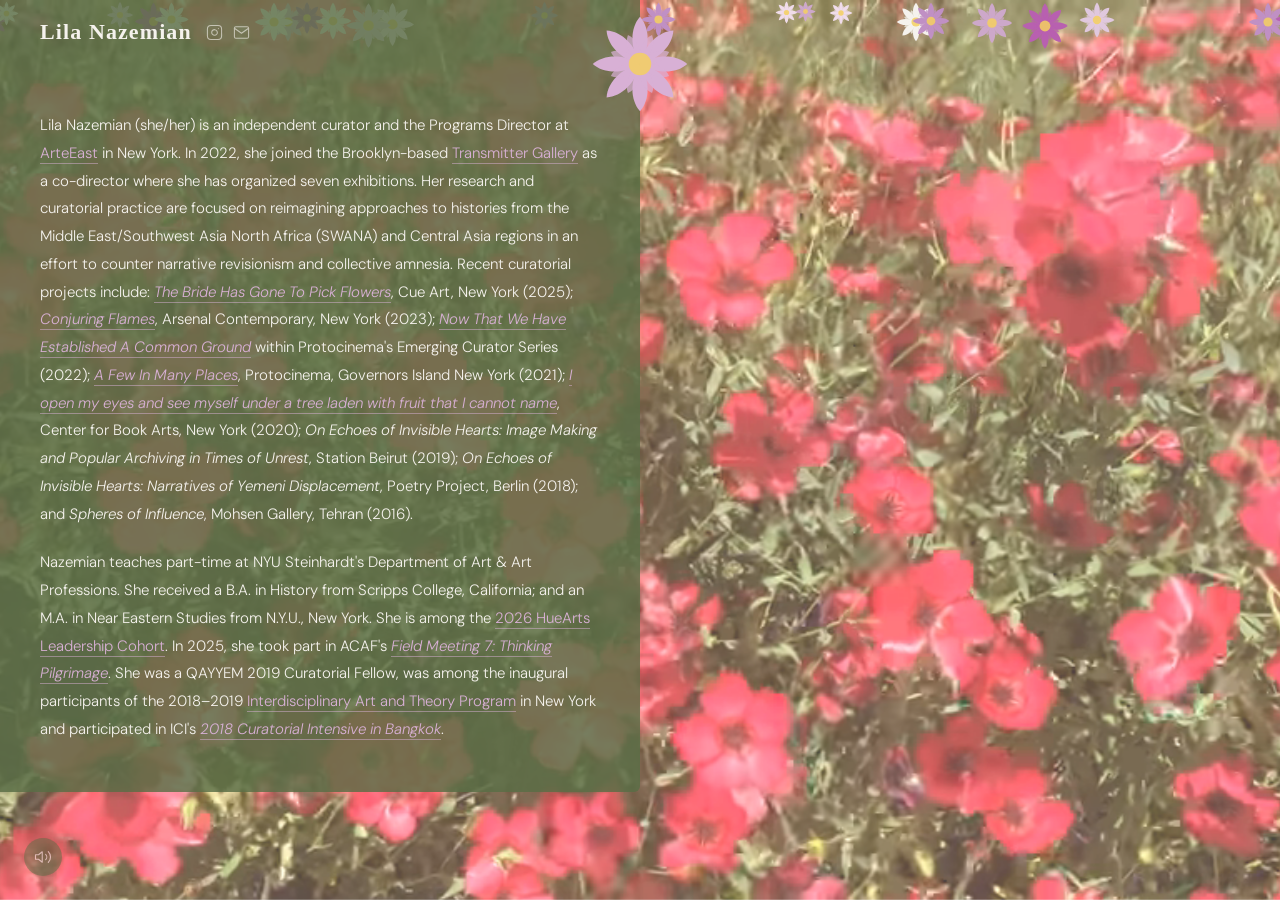
==== index.html @ 612d7235 "Fix cosmos button glow and mobile drag Glow fix: - Move animation from .btn-float to .btn-float svg " ====
<!DOCTYPE html>
<html lang="en">
<head>
  <meta charset="UTF-8" />
  <meta name="viewport" content="width=device-width, initial-scale=1.0" />
  <title>Lila Nazemian</title>
  <link rel="icon" type="image/png" sizes="32x32" href="assets/favicon-32.png" />
  <link rel="apple-touch-icon" href="assets/apple-touch-icon.png" />
  <meta property="og:title"       content="Lila Nazemian" />
  <meta property="og:description" content="Independent curator, Programs Director, and writer based in New York." />
  <meta property="og:image"       content="https://lilanazemian.com/assets/og-image.gif" />
  <meta property="og:type"        content="website" />
  <meta property="og:url"         content="https://lilanazemian.com" />
  <meta name="twitter:card"       content="summary_large_image" />
  <meta name="twitter:image"      content="https://lilanazemian.com/assets/og-image.gif" />
  <link rel="stylesheet" href="assets/style.css" />
  <style id="page-style">
    /* ── Flowers video hero ── */
    html, body {
      background: transparent;
    }
    .hero {
      display: none;
    }
    .bg-video {
      position: fixed;
      top: 0;
      left: 0;
      width: 100%;
      height: 100%;
      object-fit: cover;
      opacity: 0.75;
      z-index: -1;
    }
    .hero-overlay {
      position: relative;
      z-index: 2;
      padding: 80px 40px 60px;
      width: 100%;
    }
    .hero-eyebrow {
      font-size: 10px;
      letter-spacing: 0.18em;
      text-transform: uppercase;
      color: var(--olive);
      margin-bottom: 16px;
    }
    .hero-title {
      font-family: var(--serif);
      font-size: clamp(40px, 6vw, 68px);
      font-weight: 400;
      line-height: 1.0;
      color: var(--dark);
      margin-bottom: 14px;
    }
    .hero-title em {
      font-style: italic;
      color: var(--moss);
    }
    .hero-sub {
      font-size: 13px;
      font-weight: 300;
      color: var(--mid);
      letter-spacing: 0.04em;
      line-height: 1.8;
      max-width: 380px;
    }
    .scroll-cue {
      text-align: center;
      padding: 14px 0 20px;
      font-size: 10px;
      letter-spacing: 0.18em;
      text-transform: uppercase;
      color: var(--greige);
      border-bottom: 0.5px solid var(--border);
    }

    /* ── Bio section ── */
    .bio-section {
      margin-right: 50%;
      padding: 48px 40px 48px;
      background: rgba(90, 110, 70, 0.82);
      border-radius: 0 0 6px 0;   /* flush top — connects to nav box */
    }
    .bio-text {
      font-size: 15px;
      font-weight: 300;
      line-height: 1.85;
      color: #f5f2ed;
    }
    .bio-text p + p {
      margin-top: 1.4em;
    }

    /* ── Drawer compact sizing ── */
    .drawer {
      width: fit-content !important;
      min-width: 0 !important;
      height: fit-content !important;
      padding-left: 32px !important;
      padding-right: 40px !important;
    }

    /* ── Floating menu button — sits on the top-right corner of the bio box ── */
    .menu-btn {
      position: fixed !important;
      top: 64px;
      left: 50%;
      transform: translate(-50%, -50%);
      z-index: 1000;
      background: none !important;
      border: none !important;
      box-shadow: none !important;
      cursor: pointer;
      padding: 0;
    }
    .btn-float {
      animation: btnBob 4s ease-in-out infinite;
    }
    .btn-float svg {
      display: block;
      /* rotation direction assigned randomly by JS; glow handled by style.css */
    }
    @keyframes btnBob {
      0%, 100% { transform: translateY(0px); }
      50%       { transform: translateY(-10px); }
    }
    /* ── Nav + bio: one continuous green block from the top-left ── */
    .site-nav {
      padding: 0 !important;
      height: 64px;
      align-items: stretch !important;
    }
    .nav-logo {
      width: 50% !important;
      height: 100% !important;
      background: rgba(90,110,70,0.82) !important;
      border-radius: 0 !important;
      padding: 0 40px !important;
      display: flex !important;
      align-items: center;
      font-size: 22px !important;
      font-weight: 600 !important;
      letter-spacing: 0.05em !important;
    }

    /* ── Drawer: dropdown below button, into the right half of the page ── */
    .drawer {
      top: 125px !important;
      right: auto !important;
      left: calc(50% - 16px) !important;
      height: fit-content !important;
      width: fit-content !important;
      min-width: 160px !important;
      padding: 22px 44px 26px 32px !important;
      border-left: none !important;
      border: 0.5px solid var(--border) !important;
      border-radius: 6px !important;
      transform: translateY(-10px) !important;
      opacity: 0;
      pointer-events: none;
      transition: transform 0.28s cubic-bezier(0.34,1.18,0.64,1),
                  opacity 0.2s ease !important;
    }
    .drawer.open {
      transform: translateY(0) !important;
      opacity: 1 !important;
      pointer-events: auto !important;
    }

    /* ── Mobile: bio fills full width ── */
    @media (max-width: 768px) {
      .bio-section {
        margin-right: 0 !important;
        border-radius: 0 !important;
        padding: 32px 24px 40px !important;
      }
      .nav-logo {
        width: 100% !important;
      }
      /* Button moves to top-right corner of nav */
      .menu-btn {
        top: 32px !important;
        left: auto !important;
        right: 14px !important;
        transform: none !important;
      }
      /* Drawer drops below the top-right button */
      .drawer {
        left: auto !important;
        right: 12px !important;
        top: 110px !important;
      }
    }
  </style>
</head>
<body>

  <!-- Drawer overlay -->
  <div class="drawer-overlay" id="overlay" onclick="closeDrawer()"></div>

  <!-- Side drawer -->
  <div class="drawer" id="drawer">
    <nav>
      <a href="index.html" class="active">Home</a>
      <a href="catalogue.html">Catalogues</a>
      <a href="music.html">Music</a>
    </nav>
  </div>

  <!-- Nav -->
  <header class="site-nav">
    <div class="nav-logo">
      <a href="index.html">Lila Nazemian</a>
      <span class="nav-icons">
        <a class="nav-icon" href="https://www.instagram.com/just.lila/" target="_blank" rel="noopener" aria-label="Instagram">
          <svg viewBox="0 0 24 24" width="17" height="17" fill="none" stroke="currentColor" stroke-width="1.5" stroke-linecap="round" stroke-linejoin="round"><rect x="2" y="2" width="20" height="20" rx="5" ry="5"/><path d="M16 11.37A4 4 0 1 1 12.63 8 4 4 0 0 1 16 11.37z"/><line x1="17.5" y1="6.5" x2="17.51" y2="6.5"/></svg>
        </a>
        <a class="nav-icon" href="mailto:lila.nazemian@gmail.com" aria-label="Email">
          <svg viewBox="0 0 24 24" width="17" height="17" fill="none" stroke="currentColor" stroke-width="1.5" stroke-linecap="round" stroke-linejoin="round"><path d="M4 4h16c1.1 0 2 .9 2 2v12c0 1.1-.9 2-2 2H4c-1.1 0-2-.9-2-2V6c0-1.1.9-2 2-2z"/><polyline points="22,6 12,13 2,6"/></svg>
        </a>
      </span>
    </div>
  </header>

  <!-- Floating cosmos menu button -->
  <button class="menu-btn" onclick="toggleDrawer()" aria-label="Open/close menu">
    <div class="btn-float">
      <svg viewBox="-24 -24 48 48" width="108" height="108" xmlns="http://www.w3.org/2000/svg">
        <path d="M0,0 C-4.5,-7 -4.5,-16 0,-21 C4.5,-16 4.5,-7 0,0Z" fill="#d8b0d5" transform="rotate(0)"/>
        <path d="M0,0 C-4.5,-7 -4.5,-16 0,-21 C4.5,-16 4.5,-7 0,0Z" fill="#d8b0d5" transform="rotate(45)"/>
        <path d="M0,0 C-4.5,-7 -4.5,-16 0,-21 C4.5,-16 4.5,-7 0,0Z" fill="#d8b0d5" transform="rotate(90)"/>
        <path d="M0,0 C-4.5,-7 -4.5,-16 0,-21 C4.5,-16 4.5,-7 0,0Z" fill="#d8b0d5" transform="rotate(135)"/>
        <path d="M0,0 C-4.5,-7 -4.5,-16 0,-21 C4.5,-16 4.5,-7 0,0Z" fill="#d8b0d5" transform="rotate(180)"/>
        <path d="M0,0 C-4.5,-7 -4.5,-16 0,-21 C4.5,-16 4.5,-7 0,0Z" fill="#d8b0d5" transform="rotate(225)"/>
        <path d="M0,0 C-4.5,-7 -4.5,-16 0,-21 C4.5,-16 4.5,-7 0,0Z" fill="#d8b0d5" transform="rotate(270)"/>
        <path d="M0,0 C-4.5,-7 -4.5,-16 0,-21 C4.5,-16 4.5,-7 0,0Z" fill="#d8b0d5" transform="rotate(315)"/>
        <path d="M0,0 C-3,-5 -3,-11 0,-14 C3,-11 3,-5 0,0Z" fill="#d8b0d5" opacity="0.72" transform="rotate(22.5)"/>
        <path d="M0,0 C-3,-5 -3,-11 0,-14 C3,-11 3,-5 0,0Z" fill="#d8b0d5" opacity="0.72" transform="rotate(67.5)"/>
        <path d="M0,0 C-3,-5 -3,-11 0,-14 C3,-11 3,-5 0,0Z" fill="#d8b0d5" opacity="0.72" transform="rotate(112.5)"/>
        <path d="M0,0 C-3,-5 -3,-11 0,-14 C3,-11 3,-5 0,0Z" fill="#d8b0d5" opacity="0.72" transform="rotate(157.5)"/>
        <path d="M0,0 C-3,-5 -3,-11 0,-14 C3,-11 3,-5 0,0Z" fill="#d8b0d5" opacity="0.72" transform="rotate(202.5)"/>
        <path d="M0,0 C-3,-5 -3,-11 0,-14 C3,-11 3,-5 0,0Z" fill="#d8b0d5" opacity="0.72" transform="rotate(247.5)"/>
        <path d="M0,0 C-3,-5 -3,-11 0,-14 C3,-11 3,-5 0,0Z" fill="#d8b0d5" opacity="0.72" transform="rotate(292.5)"/>
        <path d="M0,0 C-3,-5 -3,-11 0,-14 C3,-11 3,-5 0,0Z" fill="#d8b0d5" opacity="0.72" transform="rotate(337.5)"/>
        <circle r="5" fill="#f5d060" opacity="0.85"/>
      </svg>
    </div>
  </button>

  <main class="page">

    <!-- Flowers video hero -->
    <video class="bg-video" autoplay muted loop playsinline>
      <source src="assets/flowers_bg.webm" type="video/webm" />
      <source src="assets/flowers_bg.mp4"  type="video/mp4" />
    </video>

    <!-- Bio -->
    <section class="bio-section">
      <div class="bio-text">
        <p>
          Lila Nazemian (she/her) is an independent curator and the Programs Director at
          <a class="bio-link" href="https://arteeast.org" target="_blank" rel="noopener">ArteEast</a>
          in New York. In 2022, she joined the Brooklyn-based
          <a class="bio-link" href="https://www.transmitter.nyc/" target="_blank" rel="noopener">Transmitter Gallery</a>
          as a co-director where she has organized seven exhibitions. Her research and curatorial practice are focused on reimagining approaches to histories from the Middle East/Southwest Asia North Africa (SWANA) and Central Asia regions in an effort to counter narrative revisionism and collective amnesia. Recent curatorial projects include:
          <a class="bio-link" href="https://cueartfoundation.org/the-bride-has-gone-to-pick-flowers" target="_blank" rel="noopener"><em>The Bride Has Gone To Pick Flowers</em></a>, Cue Art, New York (2025);
          <a class="bio-link" href="https://www.arsenalcontemporary.com/ny/exhib/detail/conjuring-flames" target="_blank" rel="noopener"><em>Conjuring Flames</em></a>, Arsenal Contemporary, New York (2023);
          <a class="bio-link" href="https://www.protocinema.org/exhibitions/now-that-we-have-established-a-common-ground" target="_blank" rel="noopener"><em>Now That We Have Established A Common Ground</em></a> within Protocinema's Emerging Curator Series (2022);
          <a class="bio-link" href="https://www.protocinema.org/exhibitions/a-few-in-many-places-1" target="_blank" rel="noopener"><em>A Few In Many Places</em></a>, Protocinema, Governors Island New York (2021);
          <a class="bio-link" href="https://centerforbookarts.org/exhibitions/i-open-my-eyes-and-see-myself-under-a-tree-laden-with-fruit-that-i-cannot-name" target="_blank" rel="noopener"><em>I open my eyes and see myself under a tree laden with fruit that I cannot name</em></a>, Center for Book Arts, New York (2020);
          <em>On Echoes of Invisible Hearts: Image Making and Popular Archiving in Times of Unrest</em>, Station Beirut (2019);
          <em>On Echoes of Invisible Hearts: Narratives of Yemeni Displacement</em>, Poetry Project, Berlin (2018);
          and <em>Spheres of Influence</em>, Mohsen Gallery, Tehran (2016).
        </p>
        <p>
          Nazemian teaches part-time at NYU Steinhardt's Department of Art &amp; Art Professions. She received a B.A. in History from Scripps College, California; and an M.A. in Near Eastern Studies from N.Y.U., New York. She is among the <a class="bio-link" href="https://www.museumhue.org/wp-content/uploads/2026/04/2026_HALC_Annoucement.pdf" target="_blank" rel="noopener">2026 HueArts Leadership Cohort</a>. In 2025, she took part in ACAF's
          <a class="bio-link" href="https://www.acaforum.art/field-meeting-t7-landing" target="_blank" rel="noopener"><em>Field Meeting 7: Thinking Pilgrimage</em></a>.
          She was a QAYYEM 2019 Curatorial Fellow, was among the inaugural participants of the 2018–2019 <a class="bio-link" href="https://www.artandtheoryprogram.org/" target="_blank" rel="noopener">Interdisciplinary Art and Theory Program</a> in New York and participated in ICI's
          <a class="bio-link" href="https://curatorsintl.org/learning/14071-curatorial-intensive-bangkok-2018" target="_blank" rel="noopener"><em>2018 Curatorial Intensive in Bangkok</em></a>.
        </p>
      </div>
    </section>

  </main>

  <script>
    // Idle spin: Web Animations API so we can smoothly change playbackRate on click.
    // Direction (CW = +1, CCW = −1) chosen randomly each page load.
    var _baseRate = Math.random() < 0.5 ? 1 : -1;
    var _spinAnim;
    (function () {
      var svg = document.querySelector('.menu-btn .btn-float svg');
      if (!svg) return;
      _spinAnim = svg.animate(
        [{ transform: 'rotate(0deg)' }, { transform: 'rotate(360deg)' }],
        { duration: 11000, iterations: Infinity, easing: 'linear' }
      );
      _spinAnim.playbackRate = _baseRate;
    }());

    function _spinBtn() {
      if (!_spinAnim) return;
      // Jump to 6× speed in the same direction, then ease back over 1.8 s
      _spinAnim.playbackRate = _baseRate * 6;
      var t0 = null, peak = _baseRate * 6, dur = 1800;
      function ease(ts) {
        if (!t0) t0 = ts;
        var p = Math.min((ts - t0) / dur, 1);
        var e = 1 - Math.pow(1 - p, 2.5);   // ease-out-quint
        _spinAnim.playbackRate = peak + (_baseRate - peak) * e;
        if (p < 1) requestAnimationFrame(ease);
      }
      requestAnimationFrame(ease);
    }

    function openDrawer() {
      document.getElementById('drawer').classList.add('open');
      document.getElementById('overlay').classList.add('open');
    }
    function closeDrawer() {
      document.getElementById('drawer').classList.remove('open');
      document.getElementById('overlay').classList.remove('open');
    }
    function toggleDrawer() {
      _spinBtn();
      if (document.getElementById('drawer').classList.contains('open')) {
        closeDrawer();
      } else {
        openDrawer();
      }
    }
    document.addEventListener('keydown', function (e) { if (e.key === 'Escape') closeDrawer(); });
  </script>

  <!-- Draggable cosmos button -->
  <script>
  (function () {
    var btn = document.querySelector('.menu-btn');
    if (!btn) return;
    var KEY = 'menuBtnPos';
    var dragging = false, _wasDrag = false;
    var startX, startY, startLeft, startTop;

    try {
      var saved = JSON.parse(localStorage.getItem(KEY));
      if (saved) {
        btn.style.right = 'auto'; btn.style.transform = 'none';
        btn.style.left = Math.min(saved.x, window.innerWidth  - btn.offsetWidth)  + 'px';
        btn.style.top  = Math.min(saved.y, window.innerHeight - btn.offsetHeight) + 'px';
      }
    } catch (e) {}

    function onStart(e) {
      if (e.pointerType === 'mouse' && e.button !== 0) return;
      var r = btn.getBoundingClientRect();
      startX = e.clientX; startY = e.clientY;
      startLeft = r.left; startTop = r.top;
      btn.style.right = 'auto'; btn.style.transform = 'none';
      btn.style.left = startLeft + 'px'; btn.style.top = startTop + 'px';
      dragging = true; _wasDrag = false;
      btn.setPointerCapture(e.pointerId); // keeps events coming even if finger leaves btn
    }
    function onMove(e) {
      if (!dragging) return;
      var dx = e.clientX - startX, dy = e.clientY - startY;
      if (Math.abs(dx) > 8 || Math.abs(dy) > 8) _wasDrag = true;
      if (_wasDrag) {
        e.preventDefault(); // prevent page scroll while dragging
        btn.style.left = Math.max(0, Math.min(window.innerWidth  - btn.offsetWidth,  startLeft + dx)) + 'px';
        btn.style.top  = Math.max(0, Math.min(window.innerHeight - btn.offsetHeight, startTop  + dy)) + 'px';
      }
    }
    function onEnd() {
      if (!dragging) return; dragging = false;
      if (_wasDrag) { try { localStorage.setItem(KEY, JSON.stringify({ x: parseFloat(btn.style.left), y: parseFloat(btn.style.top) })); } catch (ex) {} }
    }

    // Suppress click only after a real drag (not a tap)
    btn.addEventListener('click', function (e) {
      if (_wasDrag) { _wasDrag = false; e.stopImmediatePropagation(); e.preventDefault(); }
    }, true);
    btn.addEventListener('pointerdown', onStart);
    btn.addEventListener('pointermove', onMove, { passive: false });
    btn.addEventListener('pointerup',   onEnd);
    btn.addEventListener('pointercancel', onEnd);
  }());
  </script>

  <!-- Cosmos snow — inline SVG petals, no external file dependency -->
  <script>
  (function () {
    var COLORS = ['#d8b0d5','#c090c4','#e0c8de','#b860b0','#f0dcea','#f5f2ed','#cda8ca'];
    var N = 24;

    var wrap = document.createElement('div');
    wrap.style.cssText = 'position:fixed;inset:0;pointer-events:none;z-index:10;overflow:hidden;';
    document.body.appendChild(wrap);

    function flowerSVG(sz, fill) {
      var p8  = [0,45,90,135,180,225,270,315];
      var p16 = [22.5,67.5,112.5,157.5,202.5,247.5,292.5,337.5];
      var s = '<svg viewBox="-24 -24 48 48" width="'+sz+'" height="'+sz+'" xmlns="http://www.w3.org/2000/svg">';
      p8.forEach(function(r){
        s += '<path d="M0,0 C-4.5,-7 -4.5,-16 0,-21 C4.5,-16 4.5,-7 0,0Z" fill="'+fill+'" transform="rotate('+r+')"/>';
      });
      p16.forEach(function(r){
        s += '<path d="M0,0 C-3,-5 -3,-11 0,-14 C3,-11 3,-5 0,0Z" fill="'+fill+'" opacity="0.72" transform="rotate('+r+')"/>';
      });
      s += '<circle r="5" fill="#f5d060" opacity="0.85"/></svg>';
      return s;
    }

    for (var i = 0; i < N; i++) spawn();

    function spawn() {
      var size  = 22 + Math.random() * 32;
      var x     = Math.random() * 106 - 3;
      var dur   = 50000 + Math.random() * 45000;
      // Pre-scatter: all flowers start mid-fall, none fade in from zero
      var delay = -(0.12 + Math.random() * 0.88) * dur;
      var fill  = COLORS[Math.floor(Math.random() * COLORS.length)];
      var drift = (Math.random() - 0.5) * 180;
      var spin  = (Math.random() - 0.5) * 600;
      var opk   = 0.55 + Math.random() * 0.3;   // varied max opacity

      var el = document.createElement('div');
      el.style.cssText = 'position:absolute;top:0;left:' + x + '%;';
      el.innerHTML = flowerSVG(Math.round(size), fill);
      wrap.appendChild(el);

      el.animate([
        { transform: 'translateY(-'+(size+10)+'px) translateX(0px) rotate(0deg)',     opacity: opk },
        { transform: 'translateY(110vh) translateX('+drift+'px) rotate('+spin+'deg)', opacity: 0   }
      ], { duration: dur, delay: delay, iterations: Infinity, easing: 'linear' });
    }
  }());
  </script>

  <!-- Mute button -->
  <button id="mute-btn" class="mute-btn" onclick="window._toggleSiteMusic && window._toggleSiteMusic()" aria-label="Toggle music">
    <svg class="icon-sound" viewBox="0 0 24 24" width="18" height="18" fill="none" stroke="currentColor" stroke-width="1.5" stroke-linecap="round" stroke-linejoin="round">
      <path d="M11 5L6 9H2v6h4l5 4V5z"/>
      <path d="M15.54 8.46a5 5 0 0 1 0 7.07"/>
      <path d="M19.07 4.93a10 10 0 0 1 0 14.14"/>
    </svg>
    <svg class="icon-muted" viewBox="0 0 24 24" width="18" height="18" fill="none" stroke="currentColor" stroke-width="1.5" stroke-linecap="round" stroke-linejoin="round">
      <path d="M11 5L6 9H2v6h4l5 4V5z"/>
      <line x1="23" y1="9" x2="17" y2="15"/>
      <line x1="17" y1="9" x2="23" y2="15"/>
    </svg>
  </button>

  <!-- Isfahan music box — melody variation, link tinkle, mute -->
  <script>
  (function () {
    var AC = window.AudioContext || window.webkitAudioContext;
    if (!AC) return;

    var D4  = 587.33, E4 = 659.26,
        Fk4 = D4 * Math.pow(2, 350 / 1200),
        G4  = 784.00, A4 = 880.00, Bb4 = 932.33;

    // Tempo varies ±12% each visit so the music never feels identical
    var tempo = 0.88 + Math.random() * 0.24;
    function ms(x) { return x * tempo; }

    // Three melody variants — one chosen at random each page load
    var mel1 = [  // classic Isfahan descent
      {f:A4,d:ms(560)},{f:G4,d:ms(390)},{f:Fk4,d:ms(760)},
      {f:E4,d:ms(390)},{f:D4,d:ms(1200)},{f:0,d:ms(420)},
      {f:D4,d:ms(280)},{f:E4,d:ms(280)},{f:Fk4,d:ms(430)},
      {f:G4,d:ms(560)},{f:A4,d:ms(390)},{f:Bb4,d:ms(610)},
      {f:A4,d:ms(390)},{f:G4,d:ms(390)},{f:Fk4,d:ms(560)},
      {f:E4,d:ms(390)},{f:D4,d:ms(1500)},{f:0,d:ms(500)},
      {f:E4,d:ms(200)},{f:Fk4,d:ms(250)},{f:E4,d:ms(200)},
      {f:D4,d:ms(250)},{f:E4,d:ms(200)},{f:Fk4,d:ms(610)},
      {f:G4,d:ms(760)},{f:Fk4,d:ms(430)},{f:E4,d:ms(390)},
      {f:D4,d:ms(2000)},{f:0,d:ms(1200)}
    ];
    var mel2 = [  // dawn — rising gesture, then descends
      {f:D4,d:ms(560)},{f:E4,d:ms(390)},{f:Fk4,d:ms(760)},
      {f:G4,d:ms(390)},{f:A4,d:ms(1200)},{f:0,d:ms(420)},
      {f:A4,d:ms(280)},{f:G4,d:ms(280)},{f:Fk4,d:ms(430)},
      {f:E4,d:ms(560)},{f:D4,d:ms(390)},{f:E4,d:ms(610)},
      {f:Fk4,d:ms(390)},{f:E4,d:ms(390)},{f:D4,d:ms(560)},{f:0,d:ms(500)},
      {f:G4,d:ms(200)},{f:Fk4,d:ms(250)},{f:G4,d:ms(200)},
      {f:A4,d:ms(250)},{f:G4,d:ms(200)},{f:Fk4,d:ms(610)},
      {f:E4,d:ms(760)},{f:D4,d:ms(2000)},{f:0,d:ms(1200)}
    ];
    var mel3 = [  // nocturnal — opens on the Bb colour note
      {f:Bb4,d:ms(760)},{f:A4,d:ms(560)},
      {f:G4,d:ms(390)},{f:Fk4,d:ms(760)},
      {f:E4,d:ms(390)},{f:D4,d:ms(1500)},{f:0,d:ms(500)},
      {f:D4,d:ms(280)},{f:Fk4,d:ms(430)},{f:A4,d:ms(560)},
      {f:Bb4,d:ms(610)},{f:A4,d:ms(390)},{f:G4,d:ms(390)},
      {f:Fk4,d:ms(560)},{f:E4,d:ms(390)},{f:D4,d:ms(1200)},{f:0,d:ms(420)},
      {f:E4,d:ms(200)},{f:Fk4,d:ms(200)},{f:E4,d:ms(200)},
      {f:D4,d:ms(200)},{f:E4,d:ms(430)},
      {f:Fk4,d:ms(390)},{f:G4,d:ms(560)},{f:Fk4,d:ms(430)},
      {f:E4,d:ms(390)},{f:D4,d:ms(2200)},{f:0,d:ms(1200)}
    ];
    var mel = [mel1, mel2, mel3][Math.floor(Math.random() * 3)];

    var PARTIALS = [
      [1.000, 1.00, 2.4],
      [2.756, 0.32, 0.50],
      [5.404, 0.10, 0.18],
    ];

    var ctx, masterGain, nextTime = 0, idx = 0, ready = false;
    var _muted = localStorage.getItem('siteMuted') === 'true';

    // Pre-build the audio graph immediately at page load so the reverb
    // computation is done before the first user gesture — no startup lag.
    try {
      ctx = new AC();
      var _rev = makeHallReverb(), _rvg = ctx.createGain();
      _rvg.gain.value = 0.54;
      masterGain = ctx.createGain(); masterGain.gain.value = 0;
      masterGain.connect(ctx.destination);
      masterGain.connect(_rev); _rev.connect(_rvg); _rvg.connect(ctx.destination);
    } catch(e) {}

    function makeReverb() {
      var conv = ctx.createConvolver(), n = ctx.sampleRate * 3,
          buf  = ctx.createBuffer(2, n, ctx.sampleRate);
      for (var c = 0; c < 2; c++) {
        var d = buf.getChannelData(c);
        for (var i = 0; i < n; i++)
          d[i] = (Math.random() * 2 - 1) * Math.pow(1 - i / n, 2.1);
      }
      conv.buffer = buf; return conv;
    }

    function makeHallReverb() {
      var conv = ctx.createConvolver(), n = ctx.sampleRate * 5,
          buf  = ctx.createBuffer(2, n, ctx.sampleRate);
      var pre = Math.floor(ctx.sampleRate * 0.022);
      for (var c = 0; c < 2; c++) {
        var d = buf.getChannelData(c);
        for (var i = 0; i < n; i++) {
          if (i < pre) { d[i] = 0; continue; }
          var tt = (i - pre) / (n - pre);
          d[i] = (Math.random() * 2 - 1) * Math.pow(1 - tt, 1.2);
        }
      }
      conv.buffer = buf; return conv;
    }

    function strikeTine(freq, startTime) {
      PARTIALS.forEach(function(p) {
        var osc = ctx.createOscillator(), ng = ctx.createGain();
        osc.type = 'sine'; osc.frequency.value = freq * p[0];
        ng.gain.setValueAtTime(0, startTime);
        ng.gain.linearRampToValueAtTime(p[1], startTime + 0.003);
        ng.gain.exponentialRampToValueAtTime(0.0001, startTime + p[2]);
        osc.connect(ng); ng.connect(masterGain);
        osc.start(startTime); osc.stop(startTime + p[2] + 0.05);
      });
    }

    function tick() {
      while (nextTime < ctx.currentTime + 2.0) {
        var note = mel[idx], dur = note.d / 1000;
        if (note.f > 0) strikeTine(note.f, nextTime);
        nextTime += dur;
        idx = (idx + 1) % mel.length;
        if (idx === 0) nextTime += 2.5;
      }
      setTimeout(tick, 80);
    }

    function startWind() {
      var len = ctx.sampleRate * 8, buf = ctx.createBuffer(2, len, ctx.sampleRate);
      for (var c = 0; c < 2; c++) {
        var d = buf.getChannelData(c);
        for (var i = 0; i < len; i++) d[i] = Math.random() * 2 - 1;
      }
      var noise = ctx.createBufferSource();
      noise.buffer = buf; noise.loop = true;
      var hp = ctx.createBiquadFilter();
      hp.type = 'highpass'; hp.frequency.value = 80; hp.Q.value = 0.4;
      var lp = ctx.createBiquadFilter();
      lp.type = 'lowpass'; lp.frequency.value = 650; lp.Q.value = 0.5;
      var wGain = ctx.createGain();
      wGain.gain.setValueAtTime(0, ctx.currentTime);
      wGain.gain.linearRampToValueAtTime(0.07, ctx.currentTime + 2.5);
      var aLFO = ctx.createOscillator(), aLFOG = ctx.createGain();
      aLFO.frequency.value = 0.05; aLFOG.gain.value = 0.018;
      aLFO.connect(aLFOG); aLFOG.connect(wGain.gain); aLFO.start();
      var fLFO = ctx.createOscillator(), fLFOG = ctx.createGain();
      fLFO.frequency.value = 0.024; fLFOG.gain.value = 180;
      fLFO.connect(fLFOG); fLFOG.connect(lp.frequency); fLFO.start();
      var wRevConv = makeReverb(), wRevG = ctx.createGain();
      wRevG.gain.value = 0.85;
      noise.connect(hp); hp.connect(lp); lp.connect(wGain);
      wGain.connect(ctx.destination);
      wGain.connect(wRevConv); wRevConv.connect(wRevG); wRevG.connect(ctx.destination);
      noise.start();
    }

    // High-octave tinkle on link hover (two octaves above melody)
    var tinkleBusy = false;
    function tinkle() {
      if (!ready || !ctx || _muted || tinkleBusy) return;
      tinkleBusy = true;
      setTimeout(function() { tinkleBusy = false; }, 120);
      var TNOTES = [D4*4, E4*4, Fk4*4, G4*4, A4*4];
      var f = TNOTES[Math.floor(Math.random() * TNOTES.length)]
              * Math.pow(2, (Math.random() * 14 - 7) / 1200);
      [[1.0, 0.08, 0.36], [2.756, 0.025, 0.12]].forEach(function(p) {
        var osc = ctx.createOscillator(), g = ctx.createGain();
        osc.type = 'sine'; osc.frequency.value = f * p[0];
        g.gain.setValueAtTime(0, ctx.currentTime);
        g.gain.linearRampToValueAtTime(p[1], ctx.currentTime + 0.003);
        g.gain.exponentialRampToValueAtTime(0.0001, ctx.currentTime + p[2]);
        osc.connect(g); g.connect(ctx.destination);
        osc.start(); osc.stop(ctx.currentTime + p[2] + 0.05);
      });
    }

    function setup() {
      if (ready) return;
      ready = true;
      // Graph already built at load time — just ramp up and schedule
      masterGain.gain.setValueAtTime(0, ctx.currentTime);
      masterGain.gain.linearRampToValueAtTime(0.36, ctx.currentTime + 0.3);
      nextTime = ctx.currentTime + 0.1;
      tick();
      startWind();
      // Delegated link hover tinkle (works on dynamically swapped content)
      var _tt = null;
      document.addEventListener('mouseover', function(e) {
        var a = e.target.closest('a');
        if (a && a !== _tt) { _tt = a; tinkle(); }
      });
      document.addEventListener('mouseout', function(e) {
        if (e.target.closest('a') === _tt) _tt = null;
      });
    }

    function start() {
      if (_muted || !ctx) return;
      // iOS Safari needs a silent buffer played during the gesture to truly unlock
      try { var b=ctx.createBuffer(1,1,ctx.sampleRate),s=ctx.createBufferSource(); s.buffer=b; s.connect(ctx.destination); s.start(0); } catch(ex){}
      ctx.resume().then(setup);
    }

    // Global mute toggle (called by the mute button on any page)
    window._toggleSiteMusic = function() {
      _muted = !_muted;
      localStorage.setItem('siteMuted', _muted ? 'true' : 'false');
      var btn = document.getElementById('mute-btn');
      if (btn) btn.classList.toggle('muted', _muted);
      if (_muted) {
        if (ctx) ctx.suspend();
      } else {
        if (!ctx || ctx.state === 'suspended') start();
        else if (ctx) ctx.resume();
      }
    };

    // Pause/resume without touching the mute preference (used by video modal)
    window._pauseSiteMusic  = function() { if (ctx) ctx.suspend(); };
    window._resumeSiteMusic = function() { if (ctx && !_muted) ctx.resume(); };

    // Apply saved mute state to button on load
    (function() {
      var btn = document.getElementById('mute-btn');
      if (btn && _muted) btn.classList.add('muted');
    }());

    if (!_muted) {
      start();
      // pointerdown fires on first press (before click/mouseup) — desktop
      // touchstart fires on first finger contact — mobile
      // keydown covers keyboard users
      ['pointerdown','touchstart','touchend','keydown'].forEach(function(ev) {
        document.addEventListener(ev, start, { once: true, passive: true });
      });
    }

    // Scroll splurge
    var D5=D4*2, E5=E4*2, Fk5=Fk4*2, G5=G4*2, A5=A4*2, Bb5=Bb4*2;
    var splurges = [
      [[A5,0],[G5,80],[Fk5,170]],
      [[D5,0],[Fk5,70],[A5,150]],
      [[G5,0],[E5,65],[Fk5,130],[D5,220]],
      [[Fk5,0],[E5,55],[Fk5,110],[G5,190]],
      [[A5,0],[G5,90],[E5,190]],
      [[E5,0],[Fk5,60],[G5,120],[A5,200]],
      [[Bb5,0],[A5,75],[G5,160]],
      [[D5,0],[E5,50],[Fk5,95],[E5,150]],
    ];
    var scrollBusy = false;
    window.addEventListener('scroll', function() {
      if (scrollBusy || !ready || !ctx || _muted) return;
      scrollBusy = true;
      setTimeout(function() { scrollBusy = false; }, 380);
      var pat = splurges[Math.floor(Math.random() * splurges.length)];
      var now = ctx.currentTime;
      var bend = Math.pow(2, (Math.random() * 24 - 12) / 1200);
      pat.forEach(function(n) { strikeTine(n[0]*bend, now+n[1]/1000); });
    }, { passive: true });
  }());
  </script>
  <script src="assets/nav.js"></script>
</body>
</html>
---- assets/style.css ----
/* ─── Lila Nazemian — shared styles ─── */

@import url('https://fonts.googleapis.com/css2?family=DM+Sans:wght@300;400&display=swap');

/* Tasman is a licensed font — load from your own server or Fontspring.
   Place tasman-regular.woff2 in /assets/ and uncomment:
@font-face {
  font-family: 'Tasman';
  src: url('tasman-regular.woff2') format('woff2');
  font-weight: 400;
  font-style: normal;
  font-display: swap;
}
*/

:root {
  --lilac:   #d8b0d5;
  --sage:    #a0c05f;
  --moss:    #617222;
  --olive:   #808c20;
  --greige:  #bdbfa9;
  --cream:   #f5f2ed;
  --dark:    #2e2b24;
  --mid:     #6b6560;
  --border:  rgba(97,114,34,0.18);

  --serif: 'Tasman', 'Cormorant Garamond', Georgia, serif;
  --sans:  'DM Sans', system-ui, sans-serif;
}

*, *::before, *::after { box-sizing: border-box; margin: 0; padding: 0; }

html { font-size: 16px; -webkit-font-smoothing: antialiased; }

body {
  font-family: var(--sans);
  font-weight: 300;
  background: var(--cream);
  color: var(--dark);
  min-height: 100vh;
}

a { color: inherit; text-decoration: none; }

/* ─── NAV ─── */
.site-nav {
  position: fixed;
  top: 0; left: 0; right: 0;
  z-index: 100;
  display: flex;
  justify-content: space-between;
  align-items: center;
  padding: 20px 40px;
  background: transparent;
  border-bottom: none;
}

.nav-logo {
  font-family: var(--serif);
  font-size: 22px;
  font-weight: 600;
  letter-spacing: 0.05em;
  color: #f5f2ed;
  background: none;
  display: flex;
  align-items: center;
  gap: 0;
}
.nav-logo a { color: inherit; }

.nav-icons {
  display: flex;
  align-items: center;
  gap: 10px;
  margin-left: 14px;
}
.nav-icon {
  display: flex;
  align-items: center;
  opacity: 0.62;
  transition: opacity 0.2s;
}
.nav-icon:hover { opacity: 1; }

.menu-btn {
  background: none;
  border: none;
  cursor: grab;
  padding: 6px;
  display: flex;
  flex-direction: column;
  gap: 5px;
  border-radius: 4px;
  touch-action: none; /* lets pointer events handle drag on mobile */
}

/* ─── COSMOS BUTTON GLOW ─── */
/* Target the SVG directly so the glow animation doesn't conflict
   with the btnBob animation that sits on .btn-float */
.menu-btn .btn-float svg {
  animation: cosmos-glow 3.4s ease-in-out infinite;
}
@keyframes cosmos-glow {
  0%, 100% {
    filter:
      drop-shadow(0 6px 18px rgba(0,0,0,0.38))
      drop-shadow(0 0  9px rgba(216,176,213,0.80))
      drop-shadow(0 0 22px rgba(216,176,213,0.45));
  }
  50% {
    filter:
      drop-shadow(0 6px 18px rgba(0,0,0,0.38))
      drop-shadow(0 0 16px rgba(216,176,213,1.00))
      drop-shadow(0 0 36px rgba(216,176,213,0.72))
      drop-shadow(0 0 58px rgba(180,140,210,0.38));
  }
}

.menu-btn .bar {
  display: block;
  height: 1.5px;
  border-radius: 1px;
  transition: background 0.25s, width 0.25s;
}
.bar-1 { width: 26px; background: var(--lilac); }
.bar-2 { width: 20px; background: var(--sage); }
.bar-3 { width: 14px; background: var(--olive); }
.menu-btn:hover .bar { background: var(--moss) !important; width: 26px !important; }

/* ─── DRAWER ─── */
.drawer {
  position: fixed;
  top: 0; right: 0;
  width: 28vw;
  min-width: 220px;
  max-width: 320px;
  height: 100vh;
  z-index: 200;
  background: var(--cream);
  border-left: 0.5px solid var(--border);
  transform: translateX(100%);
  transition: transform 0.38s cubic-bezier(0.77,0,0.18,1);
  display: flex;
  flex-direction: column;
  padding: 28px 32px 40px;
}
.drawer.open { transform: translateX(0); }

.drawer-close {
  align-self: flex-end;
  background: none;
  border: none;
  cursor: pointer;
  font-family: var(--sans);
  font-size: 11px;
  letter-spacing: 0.14em;
  text-transform: uppercase;
  color: var(--olive);
  margin-bottom: 40px;
}

.drawer nav {
  display: flex;
  flex-direction: column;
  gap: 6px;
}
.drawer nav a {
  font-family: var(--serif);
  font-size: 28px;
  font-weight: 400;
  letter-spacing: 0.02em;
  color: var(--dark);
  padding: 8px 0;
  border-bottom: 0.5px solid var(--border);
  transition: color 0.2s;
}
.drawer nav a:hover { color: var(--moss); }
.drawer nav a.active { color: var(--olive); }

.drawer-overlay {
  position: fixed;
  inset: 0;
  z-index: 199;
  background: transparent;
  display: none;
}
.drawer-overlay.open { display: block; }

/* ─── PAGE WRAPPER ─── */
.page { padding-top: 64px; }

/* ─── LINKS ─── */
.bio-link {
  color: var(--lilac);
  border-bottom: 0.5px solid rgba(216,176,213,0.5);
  transition: color 0.2s, border-color 0.2s;
}
.bio-link:hover {
  color: #fff;
  border-bottom-color: rgba(255,255,255,0.5);
}

/* ─── MUTE BUTTON ─── */
.mute-btn {
  position: fixed;
  bottom: 24px;
  left: 24px;
  z-index: 500;
  background: rgba(90, 110, 70, 0.82);
  border: none;
  border-radius: 50%;
  width: 38px;
  height: 38px;
  display: flex;
  align-items: center;
  justify-content: center;
  cursor: pointer;
  color: #f5f2ed;
  opacity: 0.6;
  transition: opacity 0.2s;
  padding: 0;
}
.mute-btn:hover { opacity: 1; }
.mute-btn .icon-muted { display: none; }
.mute-btn.muted .icon-sound { display: none; }
.mute-btn.muted .icon-muted { display: block; }

/* ─── FOOTER ─── */
.site-footer {
  text-align: center;
  padding: 32px 40px;
  font-size: 11px;
  letter-spacing: 0.1em;
  text-transform: uppercase;
  color: var(--greige);
  border-top: 0.5px solid var(--border);
  margin-top: 80px;
}
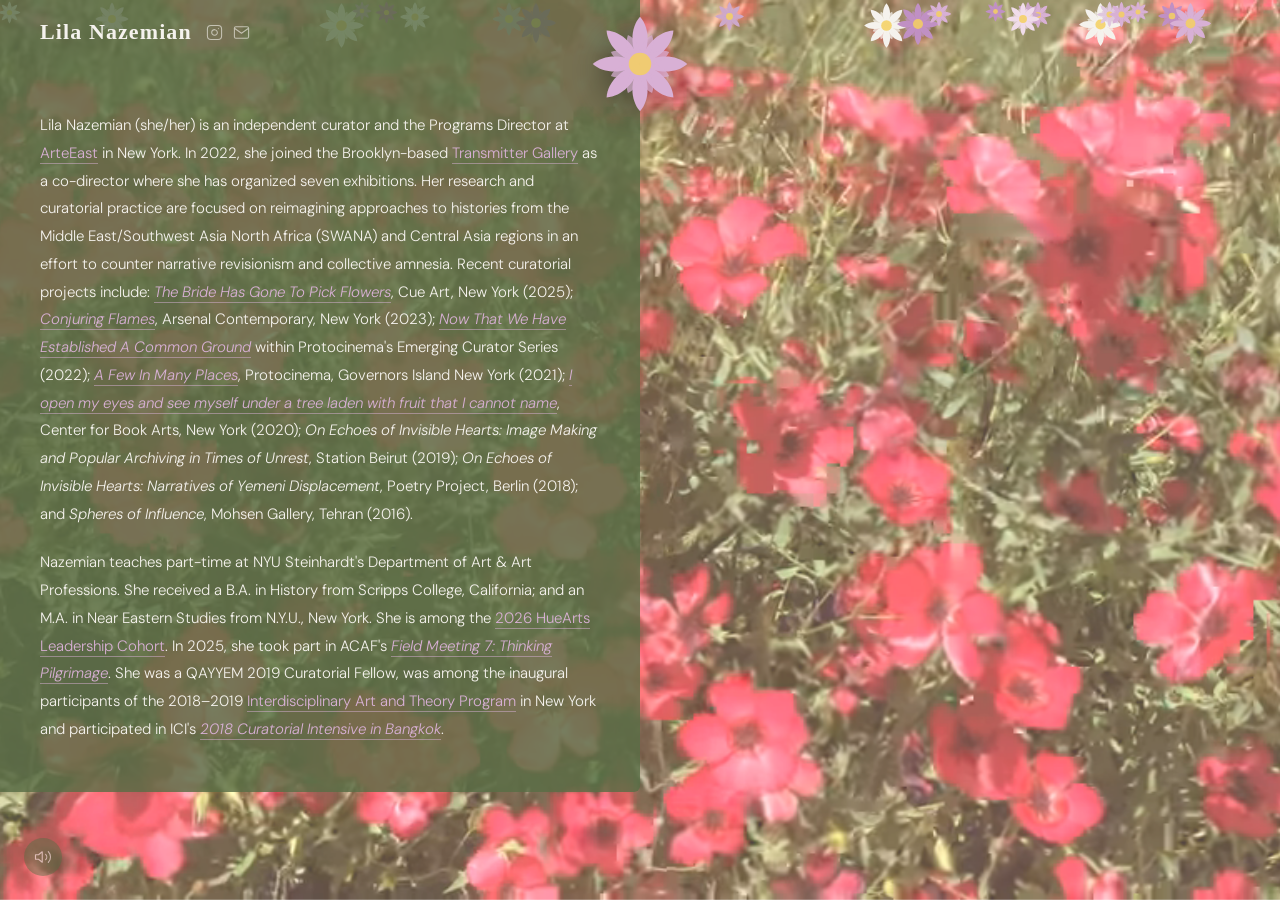
==== commit 67e04795: "Radial beam glow + fix mobile drag Glow: replace drop-shadow (traces petal silhouette) with a circul" ====
--- a/index.html
+++ b/index.html
@@ -360,7 +360,7 @@
       btn.style.right = 'auto'; btn.style.transform = 'none';
       btn.style.left = startLeft + 'px'; btn.style.top = startTop + 'px';
       dragging = true; _wasDrag = false;
-      btn.setPointerCapture(e.pointerId); // keeps events coming even if finger leaves btn
+      try { btn.setPointerCapture(e.pointerId); } catch(ex) {}
     }
     function onMove(e) {
       if (!dragging) return;
@@ -382,9 +382,9 @@
       if (_wasDrag) { _wasDrag = false; e.stopImmediatePropagation(); e.preventDefault(); }
     }, true);
     btn.addEventListener('pointerdown', onStart);
-    btn.addEventListener('pointermove', onMove, { passive: false });
-    btn.addEventListener('pointerup',   onEnd);
-    btn.addEventListener('pointercancel', onEnd);
+    document.addEventListener('pointermove', onMove, { passive: false });
+    document.addEventListener('pointerup',   onEnd);
+    document.addEventListener('pointercancel', onEnd);
   }());
   </script>
 
--- a/assets/style.css
+++ b/assets/style.css
@@ -95,24 +95,39 @@
 }
 
 /* ─── COSMOS BUTTON GLOW ─── */
-/* Target the SVG directly so the glow animation doesn't conflict
-   with the btnBob animation that sits on .btn-float */
+/* A circular ::before pseudo-element sits behind the flower and radiates
+   outward with box-shadow, giving a soft beam-of-light look instead of
+   the sharp petal-silhouette produced by drop-shadow. */
+.menu-btn .btn-float {
+  position: relative;
+}
+.menu-btn .btn-float::before {
+  content: '';
+  position: absolute;
+  top: 50%; left: 50%;
+  width: 68px; height: 68px;
+  transform: translate(-50%, -50%);
+  border-radius: 50%;
+  pointer-events: none;
+  animation: cosmos-beam 2.6s ease-in-out infinite;
+}
 .menu-btn .btn-float svg {
-  animation: cosmos-glow 3.4s ease-in-out infinite;
-}
-@keyframes cosmos-glow {
+  position: relative; /* sits above ::before */
+  filter: drop-shadow(0 6px 18px rgba(0,0,0,0.40));
+}
+@keyframes cosmos-beam {
   0%, 100% {
-    filter:
-      drop-shadow(0 6px 18px rgba(0,0,0,0.38))
-      drop-shadow(0 0  9px rgba(216,176,213,0.80))
-      drop-shadow(0 0 22px rgba(216,176,213,0.45));
+    box-shadow:
+      0 0  6px  3px rgba(255,240,255,0.12),
+      0 0 14px  7px rgba(216,176,213,0.15);
   }
   50% {
-    filter:
-      drop-shadow(0 6px 18px rgba(0,0,0,0.38))
-      drop-shadow(0 0 16px rgba(216,176,213,1.00))
-      drop-shadow(0 0 36px rgba(216,176,213,0.72))
-      drop-shadow(0 0 58px rgba(180,140,210,0.38));
+    box-shadow:
+      0 0  5px  2px rgba(255,252,255,1.00),
+      0 0 18px  9px rgba(240,200,255,0.90),
+      0 0 42px 21px rgba(210,150,230,0.68),
+      0 0 78px 39px rgba(180,100,220,0.42),
+      0 0 120px 60px rgba(150, 70,200,0.20);
   }
 }
 
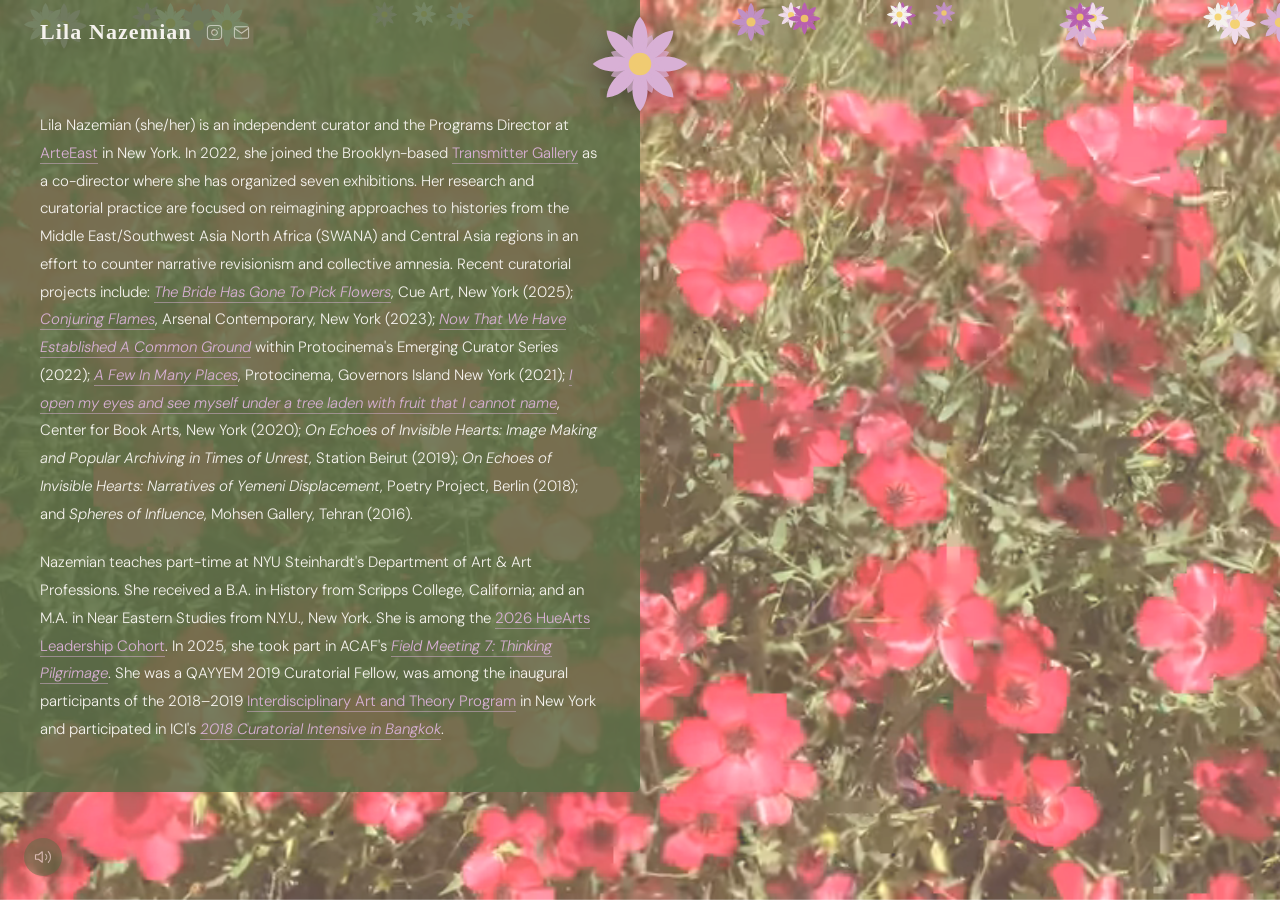
==== commit 55f36e95: "Smaller cosmos snow petals on mobile (10–24px vs 22–54px desktop)" ====
--- a/index.html
+++ b/index.html
@@ -415,7 +415,8 @@
     for (var i = 0; i < N; i++) spawn();
 
     function spawn() {
-      var size  = 22 + Math.random() * 32;
+      var _mob  = window.innerWidth <= 768;
+      var size  = _mob ? (10 + Math.random() * 14) : (22 + Math.random() * 32);
       var x     = Math.random() * 106 - 3;
       var dur   = 50000 + Math.random() * 45000;
       // Pre-scatter: all flowers start mid-fall, none fade in from zero
--- a/assets/style.css
+++ b/assets/style.css
@@ -95,9 +95,10 @@
 }
 
 /* ─── COSMOS BUTTON GLOW ─── */
-/* A circular ::before pseudo-element sits behind the flower and radiates
-   outward with box-shadow, giving a soft beam-of-light look instead of
-   the sharp petal-silhouette produced by drop-shadow. */
+/* Radial-gradient on ::before — perfectly circular on every browser/OS.
+   Animates via opacity + scale so no filter is needed and iOS Safari
+   cannot clip it to a rectangular bounds. The SVG keeps a small
+   drop-shadow only for depth; the glow comes entirely from ::before. */
 .menu-btn .btn-float {
   position: relative;
 }
@@ -105,29 +106,37 @@
   content: '';
   position: absolute;
   top: 50%; left: 50%;
-  width: 68px; height: 68px;
-  transform: translate(-50%, -50%);
+  /* oversized so the gradient edge is far from centre */
+  width: 320px; height: 320px;
+  transform: translate(-50%, -50%) scale(0.12);
   border-radius: 50%;
   pointer-events: none;
+  z-index: 0;
+  /* sharp bright core → radiating rings → transparent edge */
+  background: radial-gradient(circle,
+    rgba(255, 252, 255, 1.00)  0%,
+    rgba(245, 210, 255, 0.95)  8%,
+    rgba(220, 160, 240, 0.82) 20%,
+    rgba(195, 115, 230, 0.58) 38%,
+    rgba(165,  80, 215, 0.30) 58%,
+    rgba(140,  55, 200, 0.10) 75%,
+    transparent               88%
+  );
   animation: cosmos-beam 2.6s ease-in-out infinite;
 }
 .menu-btn .btn-float svg {
-  position: relative; /* sits above ::before */
-  filter: drop-shadow(0 6px 18px rgba(0,0,0,0.40));
+  position: relative;
+  z-index: 1;
+  filter: drop-shadow(0 5px 14px rgba(0,0,0,0.40));
 }
 @keyframes cosmos-beam {
   0%, 100% {
-    box-shadow:
-      0 0  6px  3px rgba(255,240,255,0.12),
-      0 0 14px  7px rgba(216,176,213,0.15);
+    opacity: 0.08;
+    transform: translate(-50%, -50%) scale(0.18);
   }
   50% {
-    box-shadow:
-      0 0  5px  2px rgba(255,252,255,1.00),
-      0 0 18px  9px rgba(240,200,255,0.90),
-      0 0 42px 21px rgba(210,150,230,0.68),
-      0 0 78px 39px rgba(180,100,220,0.42),
-      0 0 120px 60px rgba(150, 70,200,0.20);
+    opacity: 1.00;
+    transform: translate(-50%, -50%) scale(1.00);
   }
 }
 
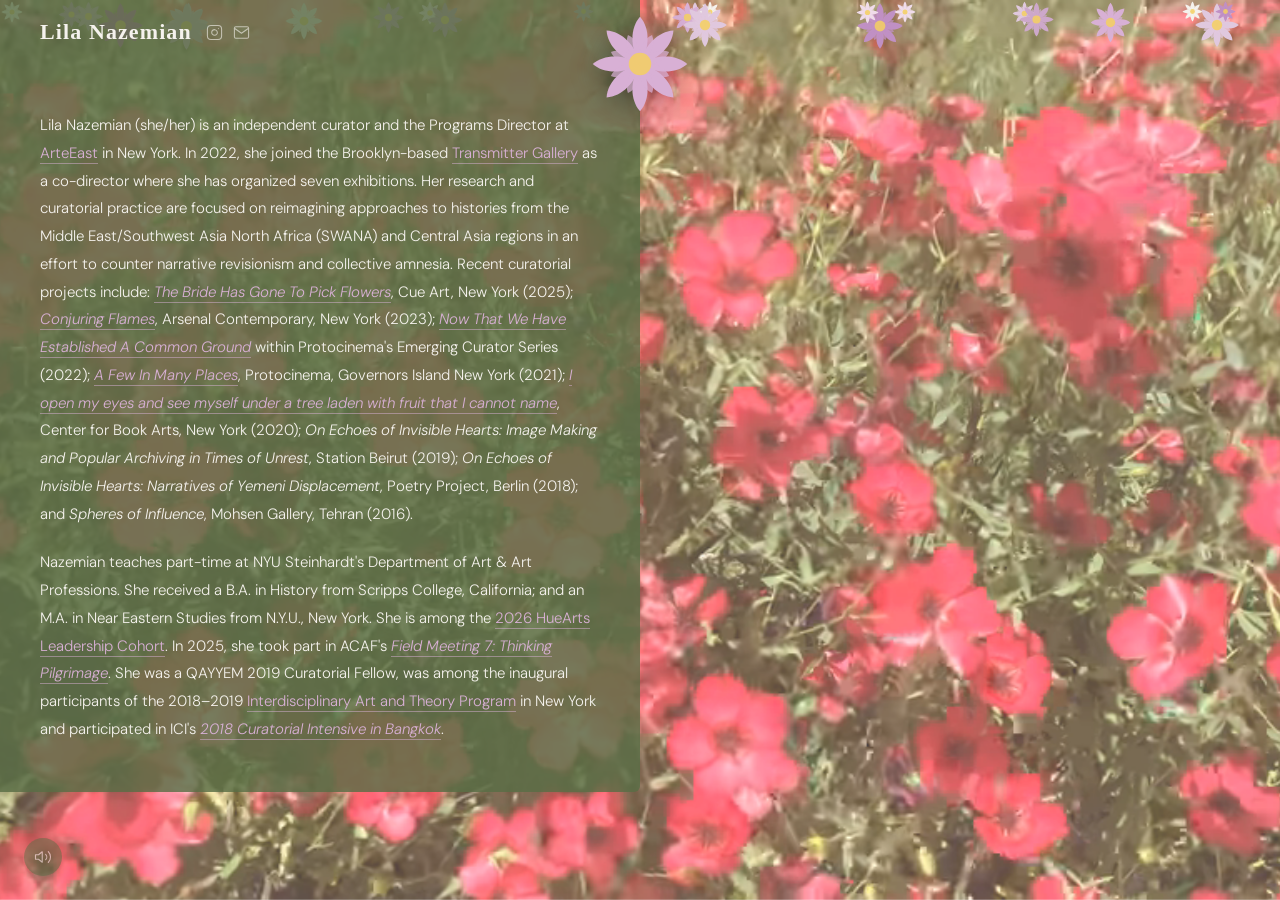
==== commit f9b78918: "Fix mobile drag: use setProperty !important to override CSS !important rules The homepage mobile CSS" ====
--- a/index.html
+++ b/index.html
@@ -343,12 +343,18 @@
     var dragging = false, _wasDrag = false;
     var startX, startY, startLeft, startTop;
 
+    function _setPos(l, t) {
+      btn.style.setProperty('right',     'auto',  'important');
+      btn.style.setProperty('transform', 'none',  'important');
+      btn.style.setProperty('left',      l + 'px','important');
+      btn.style.setProperty('top',       t + 'px','important');
+    }
+
     try {
       var saved = JSON.parse(localStorage.getItem(KEY));
       if (saved) {
-        btn.style.right = 'auto'; btn.style.transform = 'none';
-        btn.style.left = Math.min(saved.x, window.innerWidth  - btn.offsetWidth)  + 'px';
-        btn.style.top  = Math.min(saved.y, window.innerHeight - btn.offsetHeight) + 'px';
+        _setPos(Math.min(saved.x, window.innerWidth  - btn.offsetWidth),
+                Math.min(saved.y, window.innerHeight - btn.offsetHeight));
       }
     } catch (e) {}
 
@@ -357,8 +363,7 @@
       var r = btn.getBoundingClientRect();
       startX = e.clientX; startY = e.clientY;
       startLeft = r.left; startTop = r.top;
-      btn.style.right = 'auto'; btn.style.transform = 'none';
-      btn.style.left = startLeft + 'px'; btn.style.top = startTop + 'px';
+      _setPos(startLeft, startTop);
       dragging = true; _wasDrag = false;
       try { btn.setPointerCapture(e.pointerId); } catch(ex) {}
     }
@@ -367,14 +372,14 @@
       var dx = e.clientX - startX, dy = e.clientY - startY;
       if (Math.abs(dx) > 8 || Math.abs(dy) > 8) _wasDrag = true;
       if (_wasDrag) {
-        e.preventDefault(); // prevent page scroll while dragging
-        btn.style.left = Math.max(0, Math.min(window.innerWidth  - btn.offsetWidth,  startLeft + dx)) + 'px';
-        btn.style.top  = Math.max(0, Math.min(window.innerHeight - btn.offsetHeight, startTop  + dy)) + 'px';
+        e.preventDefault();
+        _setPos(Math.max(0, Math.min(window.innerWidth  - btn.offsetWidth,  startLeft + dx)),
+                Math.max(0, Math.min(window.innerHeight - btn.offsetHeight, startTop  + dy)));
       }
     }
     function onEnd() {
       if (!dragging) return; dragging = false;
-      if (_wasDrag) { try { localStorage.setItem(KEY, JSON.stringify({ x: parseFloat(btn.style.left), y: parseFloat(btn.style.top) })); } catch (ex) {} }
+      if (_wasDrag) { try { localStorage.setItem(KEY, JSON.stringify({ x: parseFloat(btn.style.getPropertyValue('left')), y: parseFloat(btn.style.getPropertyValue('top')) })); } catch (ex) {} }
     }
 
     // Suppress click only after a real drag (not a tap)
--- a/assets/style.css
+++ b/assets/style.css
@@ -107,8 +107,8 @@
   position: absolute;
   top: 50%; left: 50%;
   /* oversized so the gradient edge is far from centre */
-  width: 320px; height: 320px;
-  transform: translate(-50%, -50%) scale(0.12);
+  width: 160px; height: 160px;
+  transform: translate(-50%, -50%) scale(0.18);
   border-radius: 50%;
   pointer-events: none;
   z-index: 0;
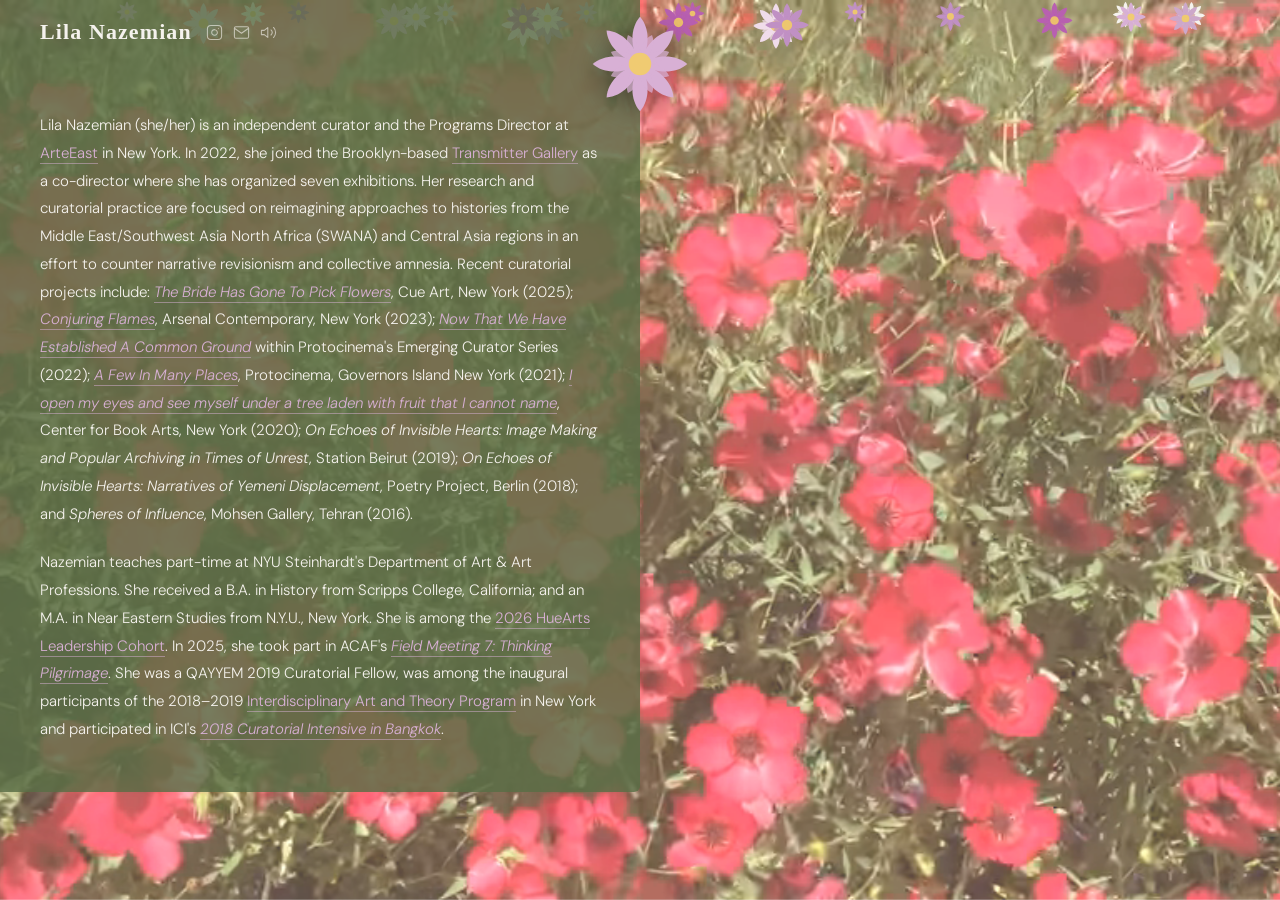
==== commit bcff500f: "Move sound icon into nav bar next to Instagram and email icons" ====
--- a/index.html
+++ b/index.html
@@ -219,6 +219,18 @@
         <a class="nav-icon" href="mailto:lila.nazemian@gmail.com" aria-label="Email">
           <svg viewBox="0 0 24 24" width="17" height="17" fill="none" stroke="currentColor" stroke-width="1.5" stroke-linecap="round" stroke-linejoin="round"><path d="M4 4h16c1.1 0 2 .9 2 2v12c0 1.1-.9 2-2 2H4c-1.1 0-2-.9-2-2V6c0-1.1.9-2 2-2z"/><polyline points="22,6 12,13 2,6"/></svg>
         </a>
+        <button id="mute-btn" class="nav-icon mute-btn" onclick="window._toggleSiteMusic && window._toggleSiteMusic()" aria-label="Toggle music">
+          <svg class="icon-sound" viewBox="0 0 24 24" width="17" height="17" fill="none" stroke="currentColor" stroke-width="1.5" stroke-linecap="round" stroke-linejoin="round">
+            <path d="M11 5L6 9H2v6h4l5 4V5z"/>
+            <path d="M15.54 8.46a5 5 0 0 1 0 7.07"/>
+            <path d="M19.07 4.93a10 10 0 0 1 0 14.14"/>
+          </svg>
+          <svg class="icon-muted" viewBox="0 0 24 24" width="17" height="17" fill="none" stroke="currentColor" stroke-width="1.5" stroke-linecap="round" stroke-linejoin="round">
+            <path d="M11 5L6 9H2v6h4l5 4V5z"/>
+            <line x1="23" y1="9" x2="17" y2="15"/>
+            <line x1="17" y1="9" x2="23" y2="15"/>
+          </svg>
+        </button>
       </span>
     </div>
   </header>
@@ -443,20 +455,6 @@
     }
   }());
   </script>
-
-  <!-- Mute button -->
-  <button id="mute-btn" class="mute-btn" onclick="window._toggleSiteMusic && window._toggleSiteMusic()" aria-label="Toggle music">
-    <svg class="icon-sound" viewBox="0 0 24 24" width="18" height="18" fill="none" stroke="currentColor" stroke-width="1.5" stroke-linecap="round" stroke-linejoin="round">
-      <path d="M11 5L6 9H2v6h4l5 4V5z"/>
-      <path d="M15.54 8.46a5 5 0 0 1 0 7.07"/>
-      <path d="M19.07 4.93a10 10 0 0 1 0 14.14"/>
-    </svg>
-    <svg class="icon-muted" viewBox="0 0 24 24" width="18" height="18" fill="none" stroke="currentColor" stroke-width="1.5" stroke-linecap="round" stroke-linejoin="round">
-      <path d="M11 5L6 9H2v6h4l5 4V5z"/>
-      <line x1="23" y1="9" x2="17" y2="15"/>
-      <line x1="17" y1="9" x2="23" y2="15"/>
-    </svg>
-  </button>
 
   <!-- Isfahan music box — melody variation, link tinkle, mute -->
   <script>
--- a/assets/style.css
+++ b/assets/style.css
@@ -226,25 +226,14 @@
 
 /* ─── MUTE BUTTON ─── */
 .mute-btn {
-  position: fixed;
-  bottom: 24px;
-  left: 24px;
-  z-index: 500;
-  background: rgba(90, 110, 70, 0.82);
+  background: none;
   border: none;
-  border-radius: 50%;
-  width: 38px;
-  height: 38px;
-  display: flex;
-  align-items: center;
-  justify-content: center;
+  padding: 0;
   cursor: pointer;
-  color: #f5f2ed;
-  opacity: 0.6;
-  transition: opacity 0.2s;
-  padding: 0;
-}
-.mute-btn:hover { opacity: 1; }
+  color: inherit;
+  display: flex;
+  align-items: center;
+}
 .mute-btn .icon-muted { display: none; }
 .mute-btn.muted .icon-sound { display: none; }
 .mute-btn.muted .icon-muted { display: block; }
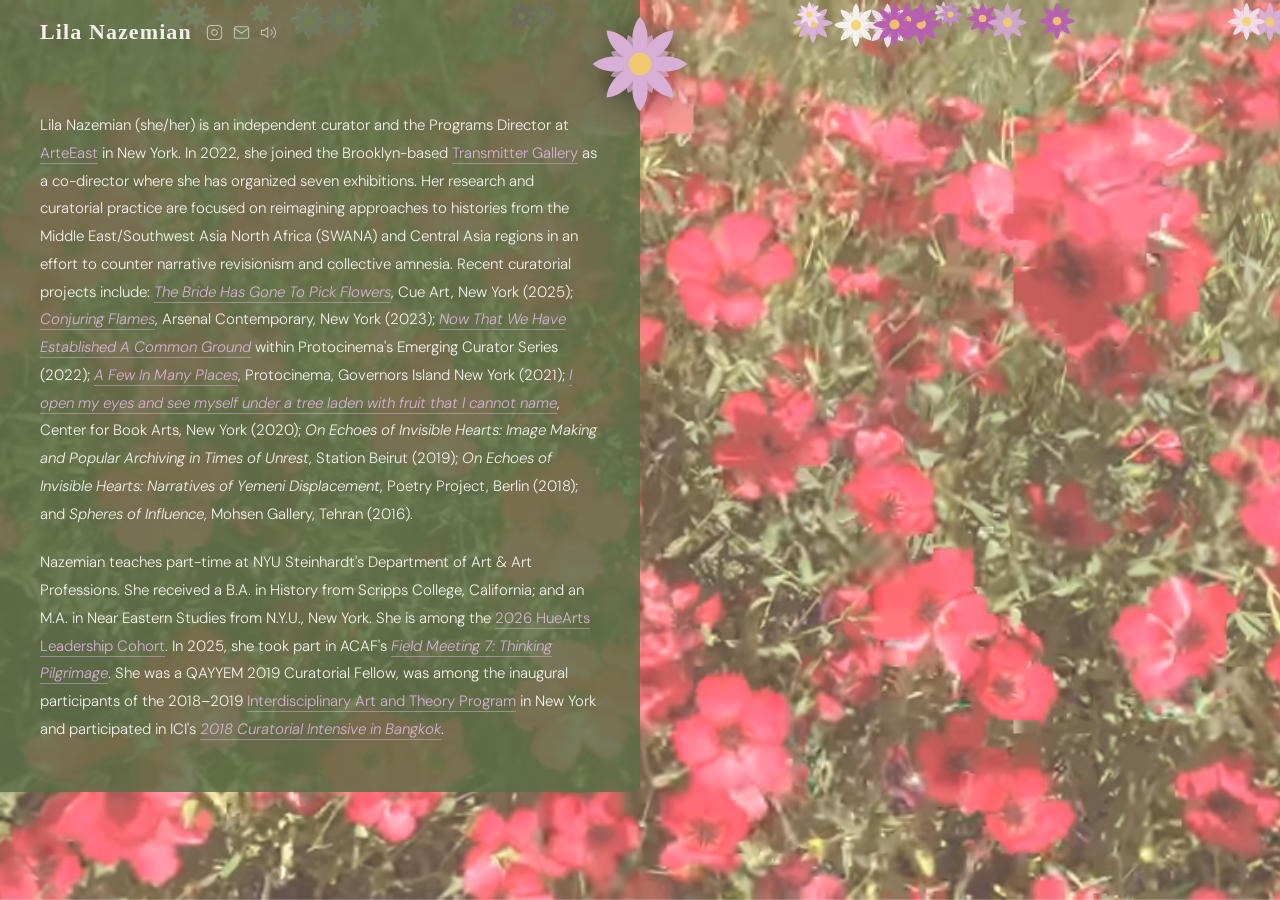
==== commit 44afb5ca: "Drawer always opens below the cosmos button regardless of drag position" ====
--- a/index.html
+++ b/index.html
@@ -328,7 +328,17 @@
     }
 
     function openDrawer() {
-      document.getElementById('drawer').classList.add('open');
+      var btn    = document.querySelector('.menu-btn');
+      var drawer = document.getElementById('drawer');
+      if (btn) {
+        var r  = btn.getBoundingClientRect();
+        var dw = drawer.offsetWidth || 180;
+        var left = Math.max(10, Math.min(r.left, window.innerWidth - dw - 10));
+        drawer.style.setProperty('top',   (r.bottom + 8) + 'px', 'important');
+        drawer.style.setProperty('left',  left + 'px',            'important');
+        drawer.style.setProperty('right', 'auto',                 'important');
+      }
+      drawer.classList.add('open');
       document.getElementById('overlay').classList.add('open');
     }
     function closeDrawer() {
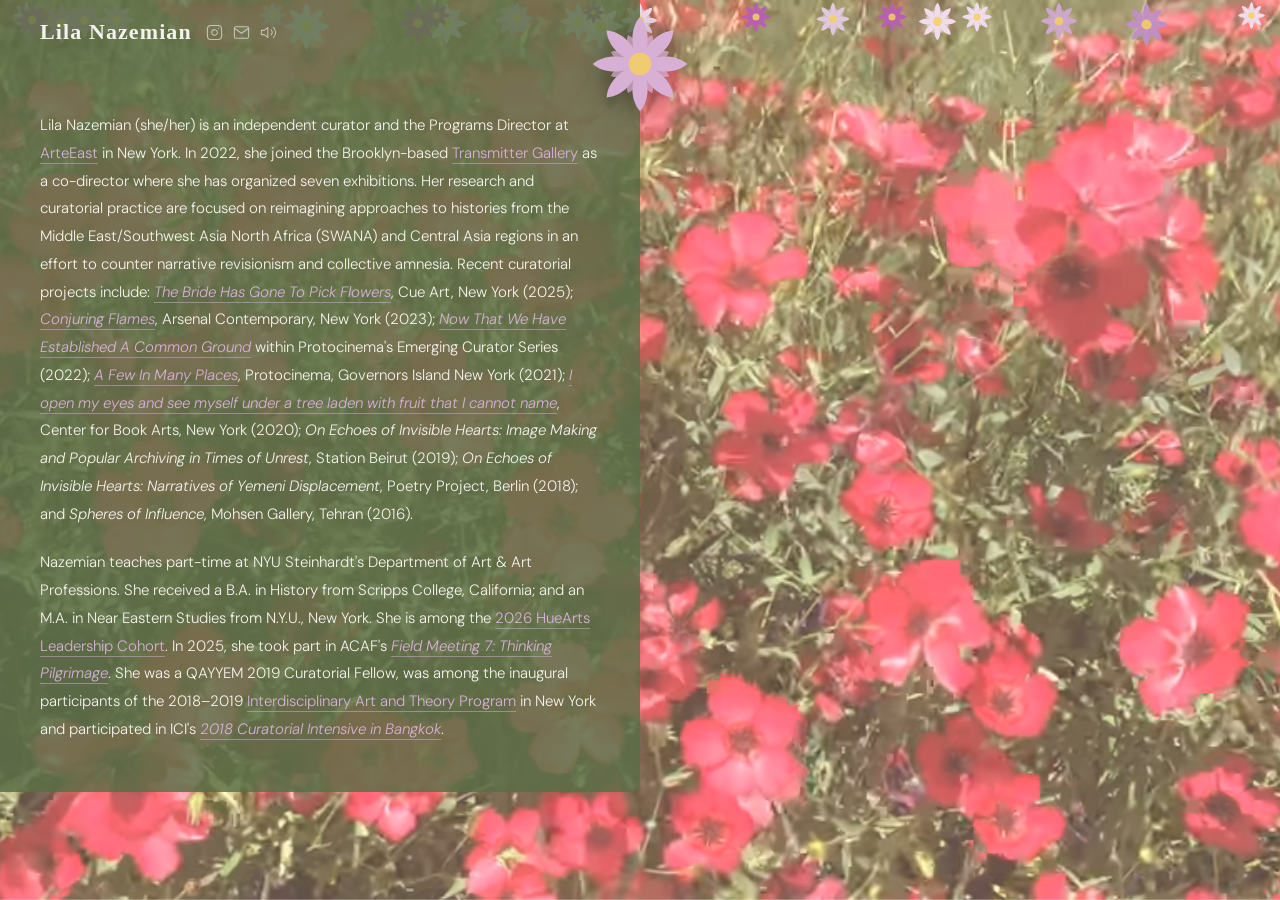
==== commit 430e0420: "Fix audio unlock: persistent gesture listeners, catch resume errors, guard closed ctx" ====
--- a/index.html
+++ b/index.html
@@ -656,10 +656,10 @@
     }
 
     function start() {
-      if (_muted || !ctx) return;
+      if (_muted || !ctx || ctx.state === 'closed') return;
       // iOS Safari needs a silent buffer played during the gesture to truly unlock
       try { var b=ctx.createBuffer(1,1,ctx.sampleRate),s=ctx.createBufferSource(); s.buffer=b; s.connect(ctx.destination); s.start(0); } catch(ex){}
-      ctx.resume().then(setup);
+      ctx.resume().then(setup).catch(function(){});
     }
 
     // Global mute toggle (called by the mute button on any page)
@@ -671,8 +671,7 @@
       if (_muted) {
         if (ctx) ctx.suspend();
       } else {
-        if (!ctx || ctx.state === 'suspended') start();
-        else if (ctx) ctx.resume();
+        start();
       }
     };
 
@@ -686,15 +685,13 @@
       if (btn && _muted) btn.classList.add('muted');
     }());
 
-    if (!_muted) {
-      start();
-      // pointerdown fires on first press (before click/mouseup) — desktop
-      // touchstart fires on first finger contact — mobile
-      // keydown covers keyboard users
-      ['pointerdown','touchstart','touchend','keydown'].forEach(function(ev) {
-        document.addEventListener(ev, start, { once: true, passive: true });
-      });
-    }
+    // Keep retrying on every gesture until audio is running — don't use
+    // { once: true } because the first gesture may coincide with a mute
+    // click or resolve before setup() has a chance to run.
+    function _tryStart() { if (!ready) start(); }
+    ['pointerdown', 'touchstart', 'keydown'].forEach(function(ev) {
+      document.addEventListener(ev, _tryStart, { passive: true });
+    });
 
     // Scroll splurge
     var D5=D4*2, E5=E4*2, Fk5=Fk4*2, G5=G4*2, A5=A4*2, Bb5=Bb4*2;
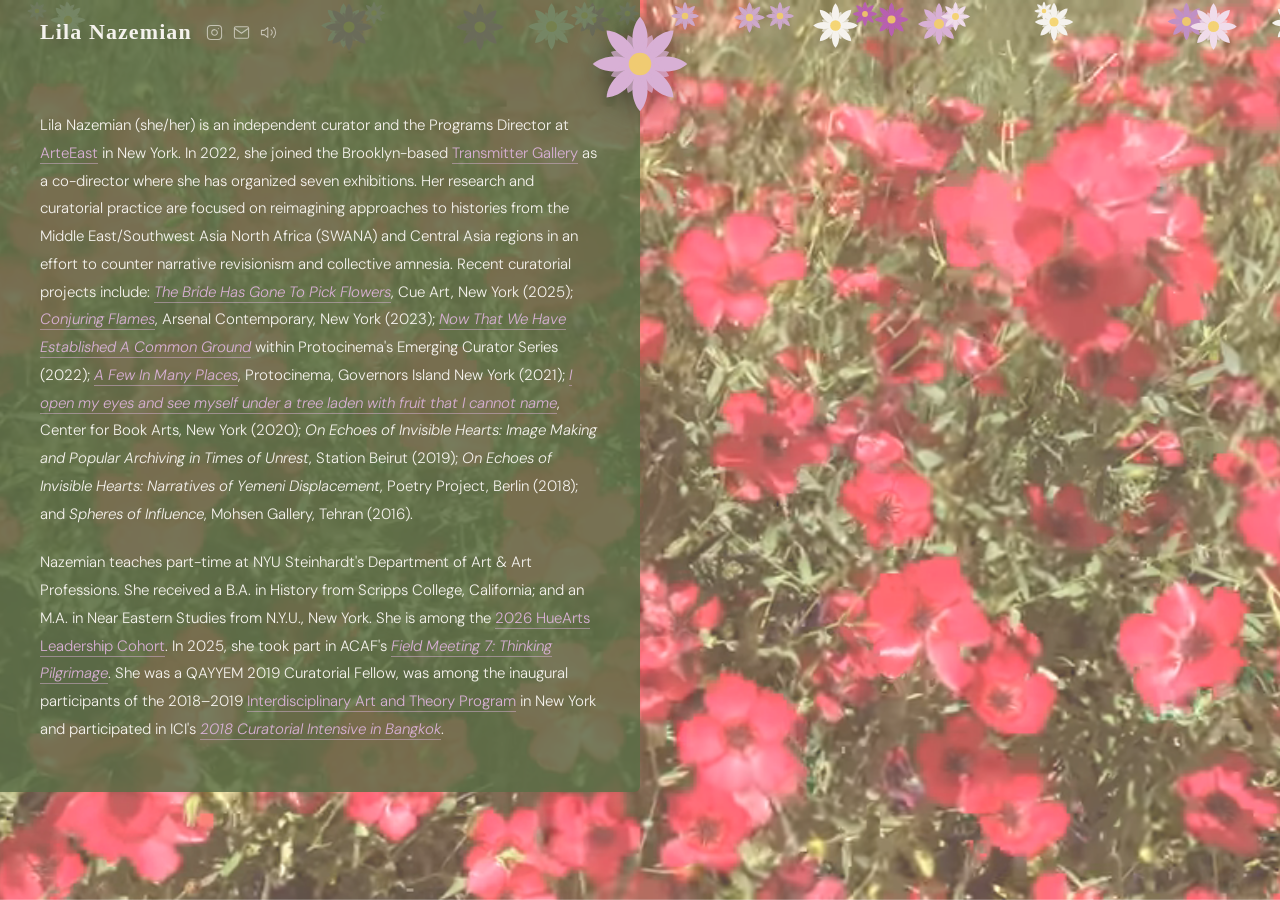
==== commit a7f6a2ab: "Audio: retry graph build on gesture, guard masterGain null in setup()" ====
--- a/index.html
+++ b/index.html
@@ -526,16 +526,22 @@
     var ctx, masterGain, nextTime = 0, idx = 0, ready = false;
     var _muted = localStorage.getItem('siteMuted') === 'true';
 
-    // Pre-build the audio graph immediately at page load so the reverb
-    // computation is done before the first user gesture — no startup lag.
-    try {
-      ctx = new AC();
-      var _rev = makeHallReverb(), _rvg = ctx.createGain();
-      _rvg.gain.value = 0.54;
-      masterGain = ctx.createGain(); masterGain.gain.value = 0;
-      masterGain.connect(ctx.destination);
-      masterGain.connect(_rev); _rev.connect(_rvg); _rvg.connect(ctx.destination);
-    } catch(e) {}
+    // Build (or rebuild) the audio graph. Called at page load and retried
+    // on first gesture if the initial attempt failed (e.g. iOS strict autoplay).
+    function _buildGraph() {
+      try {
+        if (!ctx || ctx.state === 'closed') ctx = new AC();
+        if (!masterGain) {
+          var _rev = makeHallReverb(), _rvg = ctx.createGain();
+          _rvg.gain.value = 0.54;
+          masterGain = ctx.createGain(); masterGain.gain.value = 0;
+          masterGain.connect(ctx.destination);
+          masterGain.connect(_rev); _rev.connect(_rvg); _rvg.connect(ctx.destination);
+        }
+        return true;
+      } catch(e) { return false; }
+    }
+    _buildGraph(); // attempt at load time; retried inside start() if needed
 
     function makeReverb() {
       var conv = ctx.createConvolver(), n = ctx.sampleRate * 3,
@@ -637,8 +643,8 @@
 
     function setup() {
       if (ready) return;
+      if (!masterGain) return;   // graph didn't build — don't silently crash
       ready = true;
-      // Graph already built at load time — just ramp up and schedule
       masterGain.gain.setValueAtTime(0, ctx.currentTime);
       masterGain.gain.linearRampToValueAtTime(0.36, ctx.currentTime + 0.3);
       nextTime = ctx.currentTime + 0.1;
@@ -656,7 +662,8 @@
     }
 
     function start() {
-      if (_muted || !ctx || ctx.state === 'closed') return;
+      if (_muted) return;
+      if (!ctx || !masterGain || ctx.state === 'closed') { if (!_buildGraph()) return; }
       // iOS Safari needs a silent buffer played during the gesture to truly unlock
       try { var b=ctx.createBuffer(1,1,ctx.sampleRate),s=ctx.createBufferSource(); s.buffer=b; s.connect(ctx.destination); s.start(0); } catch(ex){}
       ctx.resume().then(setup).catch(function(){});
